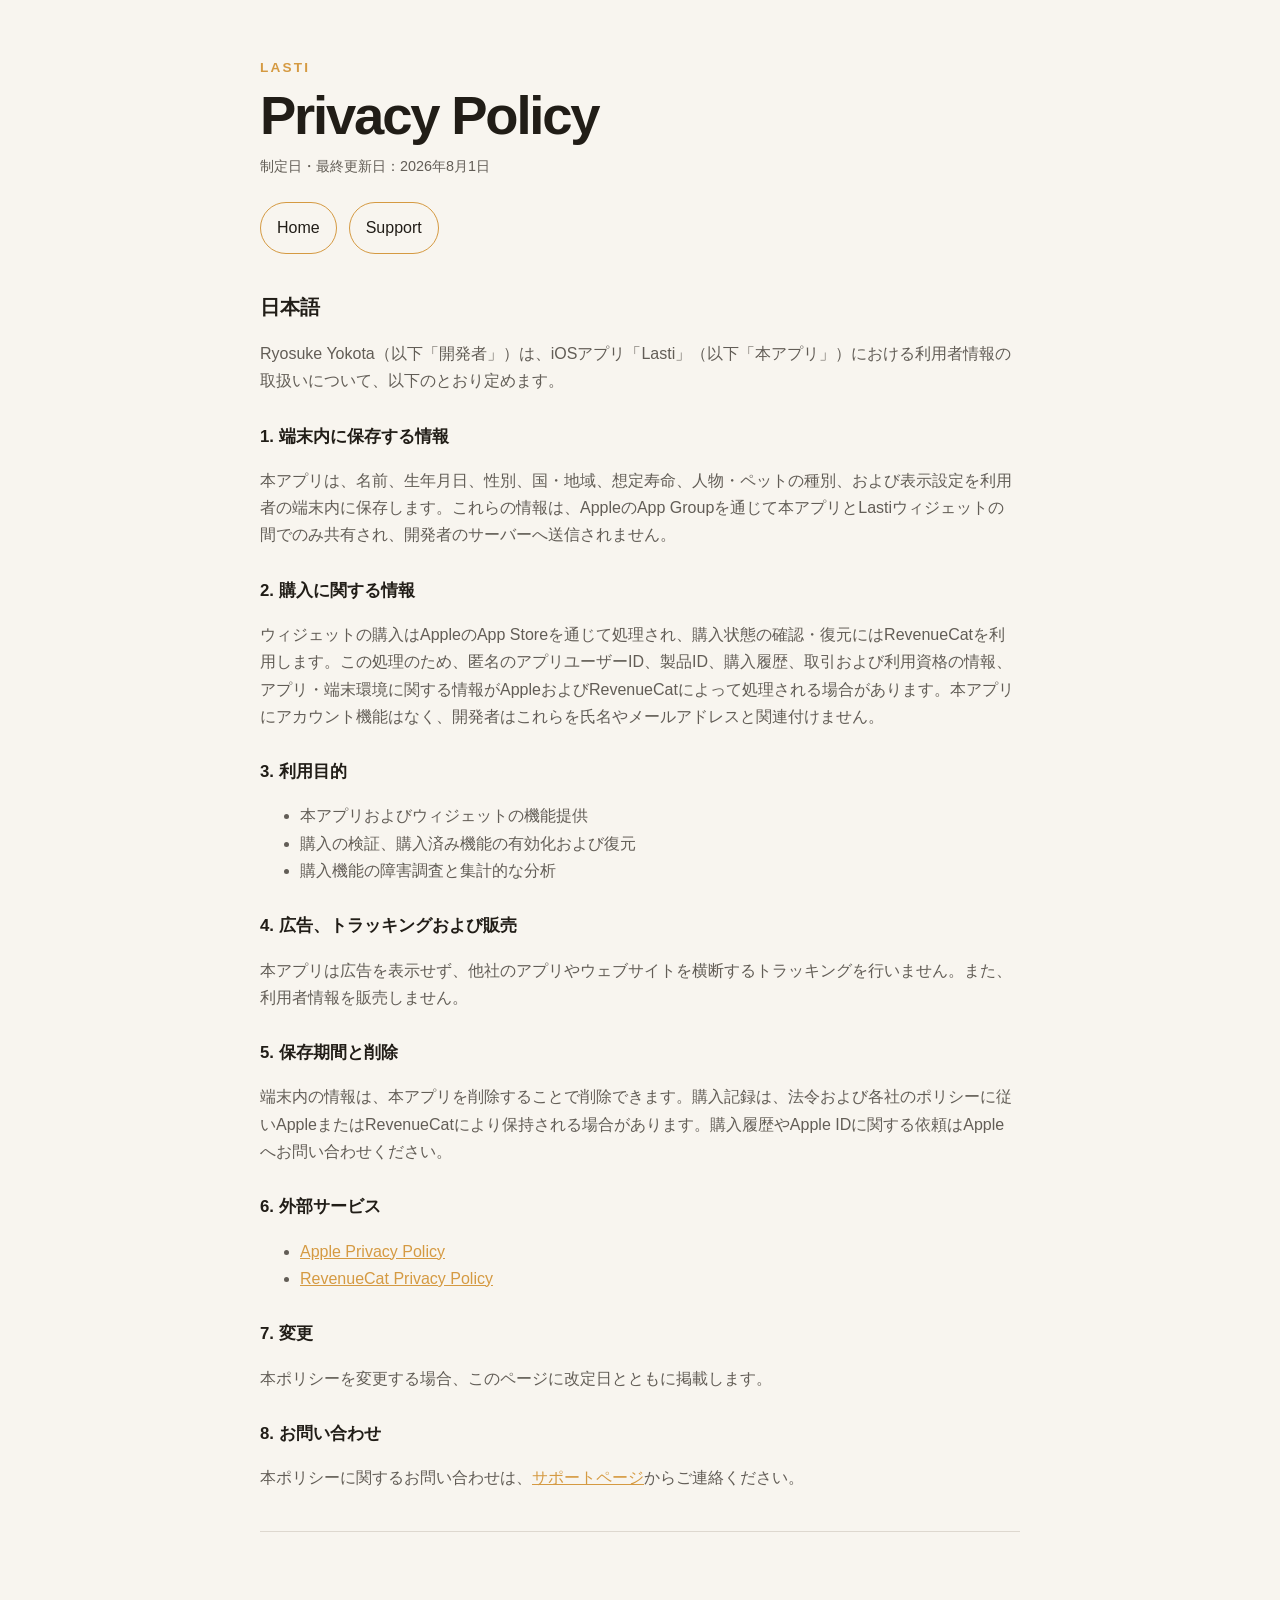
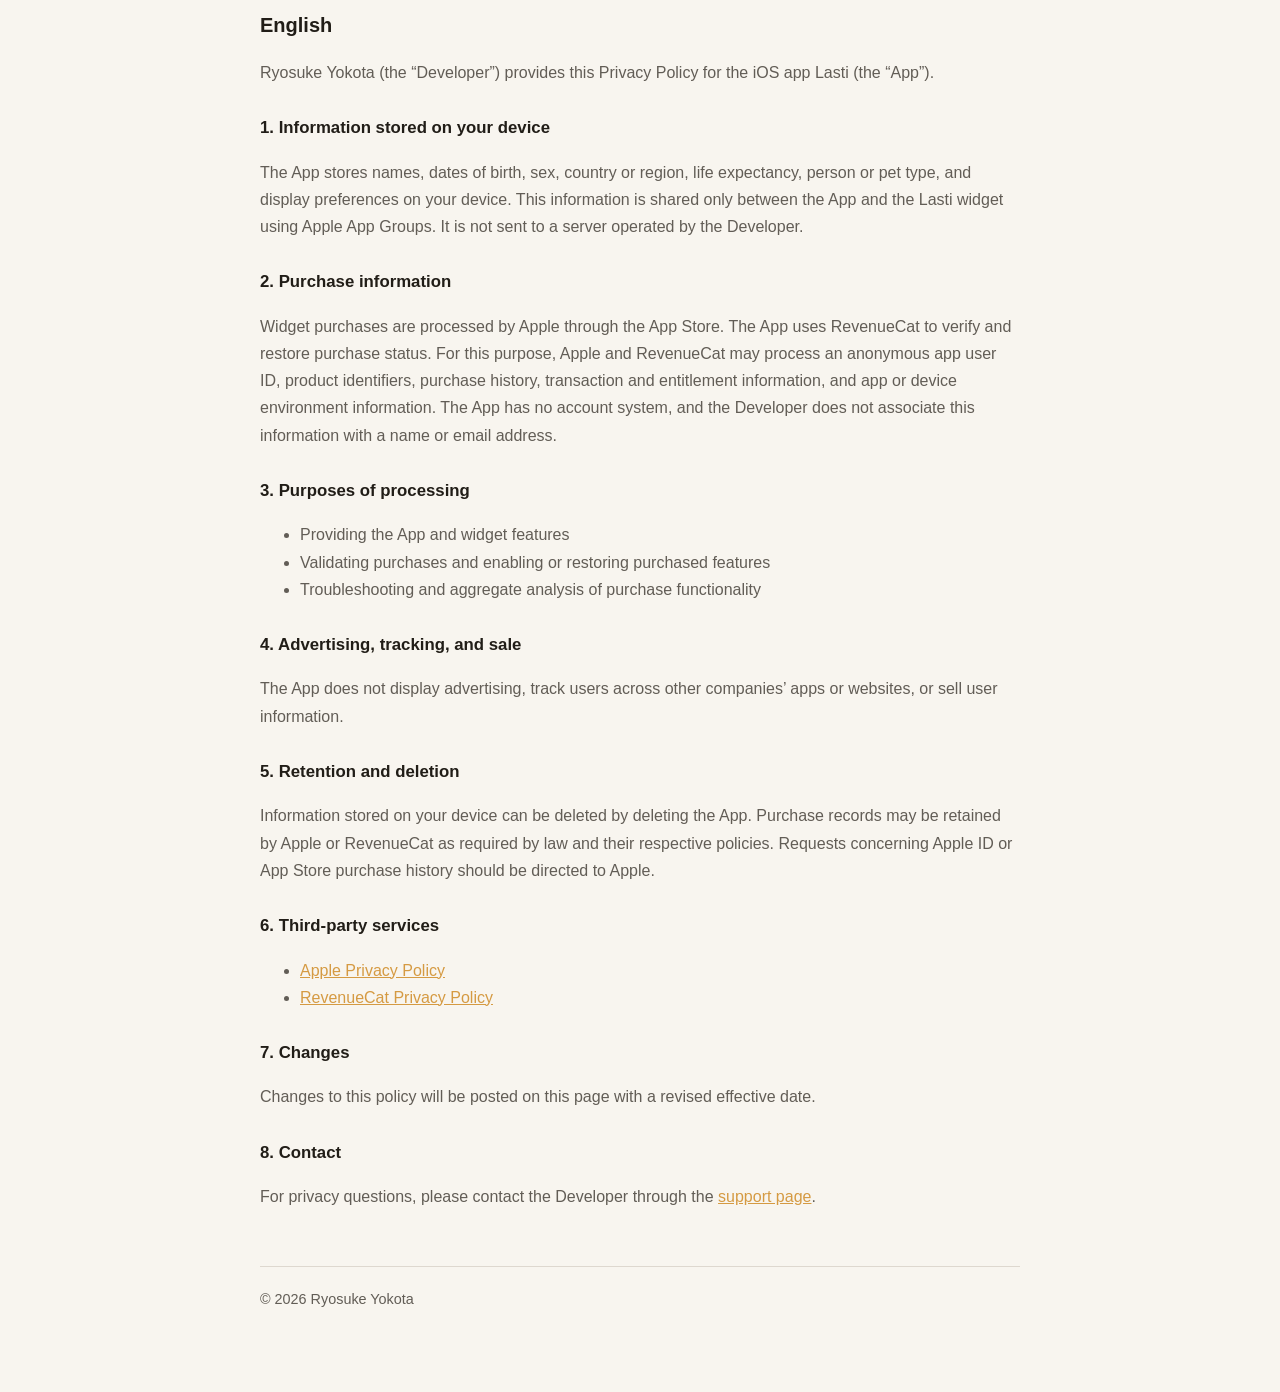
==== privacy/index.html @ 755874eb "Add Lasti privacy and support pages" ====
<!doctype html>
<html lang="ja">
<head>
  <meta charset="utf-8">
  <meta name="viewport" content="width=device-width, initial-scale=1">
  <meta name="description" content="Lasti Privacy Policy / プライバシーポリシー">
  <title>Privacy Policy — Lasti</title>
  <link rel="stylesheet" href="../styles.css">
</head>
<body>
  <main>
    <header>
      <div class="brand">Lasti</div>
      <h1>Privacy Policy</h1>
      <p class="updated">制定日・最終更新日：2026年8月1日</p>
      <nav>
        <a class="button" href="../">Home</a>
        <a class="button" href="../support/">Support</a>
      </nav>
    </header>

    <section lang="ja">
      <h2>日本語</h2>
      <p>Ryosuke Yokota（以下「開発者」）は、iOSアプリ「Lasti」（以下「本アプリ」）における利用者情報の取扱いについて、以下のとおり定めます。</p>

      <h3>1. 端末内に保存する情報</h3>
      <p>本アプリは、名前、生年月日、性別、国・地域、想定寿命、人物・ペットの種別、および表示設定を利用者の端末内に保存します。これらの情報は、AppleのApp Groupを通じて本アプリとLastiウィジェットの間でのみ共有され、開発者のサーバーへ送信されません。</p>

      <h3>2. 購入に関する情報</h3>
      <p>ウィジェットの購入はAppleのApp Storeを通じて処理され、購入状態の確認・復元にはRevenueCatを利用します。この処理のため、匿名のアプリユーザーID、製品ID、購入履歴、取引および利用資格の情報、アプリ・端末環境に関する情報がAppleおよびRevenueCatによって処理される場合があります。本アプリにアカウント機能はなく、開発者はこれらを氏名やメールアドレスと関連付けません。</p>

      <h3>3. 利用目的</h3>
      <ul>
        <li>本アプリおよびウィジェットの機能提供</li>
        <li>購入の検証、購入済み機能の有効化および復元</li>
        <li>購入機能の障害調査と集計的な分析</li>
      </ul>

      <h3>4. 広告、トラッキングおよび販売</h3>
      <p>本アプリは広告を表示せず、他社のアプリやウェブサイトを横断するトラッキングを行いません。また、利用者情報を販売しません。</p>

      <h3>5. 保存期間と削除</h3>
      <p>端末内の情報は、本アプリを削除することで削除できます。購入記録は、法令および各社のポリシーに従いAppleまたはRevenueCatにより保持される場合があります。購入履歴やApple IDに関する依頼はAppleへお問い合わせください。</p>

      <h3>6. 外部サービス</h3>
      <ul>
        <li><a href="https://www.apple.com/legal/privacy/" rel="noopener">Apple Privacy Policy</a></li>
        <li><a href="https://www.revenuecat.com/privacy/" rel="noopener">RevenueCat Privacy Policy</a></li>
      </ul>

      <h3>7. 変更</h3>
      <p>本ポリシーを変更する場合、このページに改定日とともに掲載します。</p>

      <h3>8. お問い合わせ</h3>
      <p>本ポリシーに関するお問い合わせは、<a href="../support/">サポートページ</a>からご連絡ください。</p>
    </section>

    <section class="language" lang="en">
      <h2>English</h2>
      <p>Ryosuke Yokota (the “Developer”) provides this Privacy Policy for the iOS app Lasti (the “App”).</p>

      <h3>1. Information stored on your device</h3>
      <p>The App stores names, dates of birth, sex, country or region, life expectancy, person or pet type, and display preferences on your device. This information is shared only between the App and the Lasti widget using Apple App Groups. It is not sent to a server operated by the Developer.</p>

      <h3>2. Purchase information</h3>
      <p>Widget purchases are processed by Apple through the App Store. The App uses RevenueCat to verify and restore purchase status. For this purpose, Apple and RevenueCat may process an anonymous app user ID, product identifiers, purchase history, transaction and entitlement information, and app or device environment information. The App has no account system, and the Developer does not associate this information with a name or email address.</p>

      <h3>3. Purposes of processing</h3>
      <ul>
        <li>Providing the App and widget features</li>
        <li>Validating purchases and enabling or restoring purchased features</li>
        <li>Troubleshooting and aggregate analysis of purchase functionality</li>
      </ul>

      <h3>4. Advertising, tracking, and sale</h3>
      <p>The App does not display advertising, track users across other companies’ apps or websites, or sell user information.</p>

      <h3>5. Retention and deletion</h3>
      <p>Information stored on your device can be deleted by deleting the App. Purchase records may be retained by Apple or RevenueCat as required by law and their respective policies. Requests concerning Apple ID or App Store purchase history should be directed to Apple.</p>

      <h3>6. Third-party services</h3>
      <ul>
        <li><a href="https://www.apple.com/legal/privacy/" rel="noopener">Apple Privacy Policy</a></li>
        <li><a href="https://www.revenuecat.com/privacy/" rel="noopener">RevenueCat Privacy Policy</a></li>
      </ul>

      <h3>7. Changes</h3>
      <p>Changes to this policy will be posted on this page with a revised effective date.</p>

      <h3>8. Contact</h3>
      <p>For privacy questions, please contact the Developer through the <a href="../support/">support page</a>.</p>
    </section>

    <footer>© 2026 Ryosuke Yokota</footer>
  </main>
</body>
</html>
---- styles.css ----
:root {
  color-scheme: light dark;
  --bg: #0f1012;
  --panel: #181a1f;
  --text: #f6f1e7;
  --muted: #aaa69f;
  --sand: #d59a42;
  --line: #2b2d33;
}

* { box-sizing: border-box; }

body {
  margin: 0;
  background: var(--bg);
  color: var(--text);
  font-family: -apple-system, BlinkMacSystemFont, "Segoe UI", sans-serif;
  line-height: 1.7;
}

main {
  width: min(760px, calc(100% - 32px));
  margin: 0 auto;
  padding: 56px 0 80px;
}

header {
  margin-bottom: 36px;
}

.brand {
  color: var(--sand);
  font-size: 0.85rem;
  font-weight: 700;
  letter-spacing: 0.16em;
  text-transform: uppercase;
}

h1 {
  margin: 8px 0 4px;
  font-size: clamp(2rem, 8vw, 3.4rem);
  line-height: 1.08;
  letter-spacing: -0.04em;
}

h2 {
  margin-top: 36px;
  font-size: 1.25rem;
}

h3 {
  margin: 28px 0 8px;
  font-size: 1.05rem;
}

p, li { color: var(--muted); }

a { color: var(--sand); }

nav {
  display: flex;
  flex-wrap: wrap;
  gap: 12px;
  margin-top: 24px;
}

.button {
  display: inline-block;
  padding: 11px 16px;
  border: 1px solid var(--sand);
  border-radius: 999px;
  color: var(--text);
  text-decoration: none;
}

.button.primary {
  background: var(--sand);
  color: #15120d;
  font-weight: 700;
}

.card {
  padding: 24px;
  border: 1px solid var(--line);
  border-radius: 18px;
  background: var(--panel);
}

.language {
  margin-top: 40px;
  padding-top: 40px;
  border-top: 1px solid var(--line);
}

.updated {
  margin-top: 8px;
  font-size: 0.9rem;
}

footer {
  margin-top: 56px;
  padding-top: 20px;
  border-top: 1px solid var(--line);
  color: var(--muted);
  font-size: 0.9rem;
}

@media (prefers-color-scheme: light) {
  :root {
    --bg: #f8f5ef;
    --panel: #fffdf8;
    --text: #211d17;
    --muted: #625d56;
    --line: #ded8cf;
  }
}
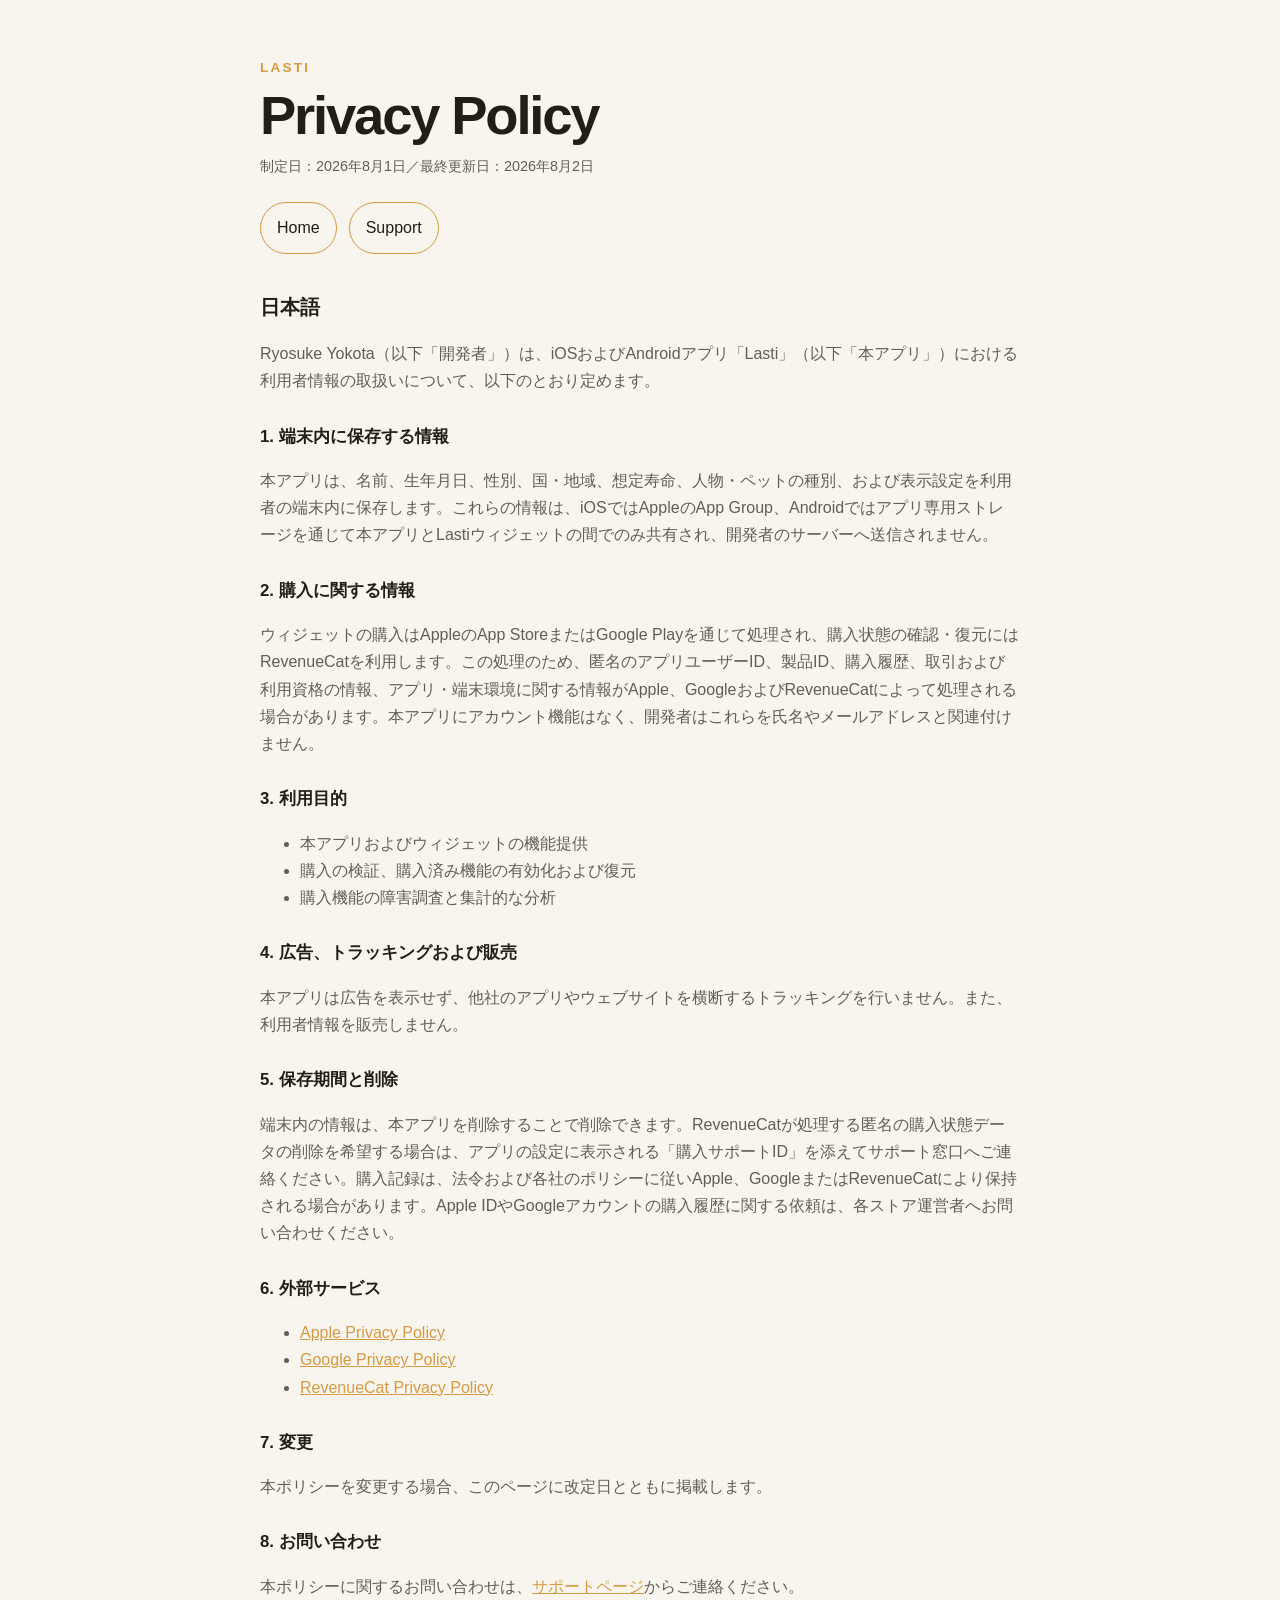
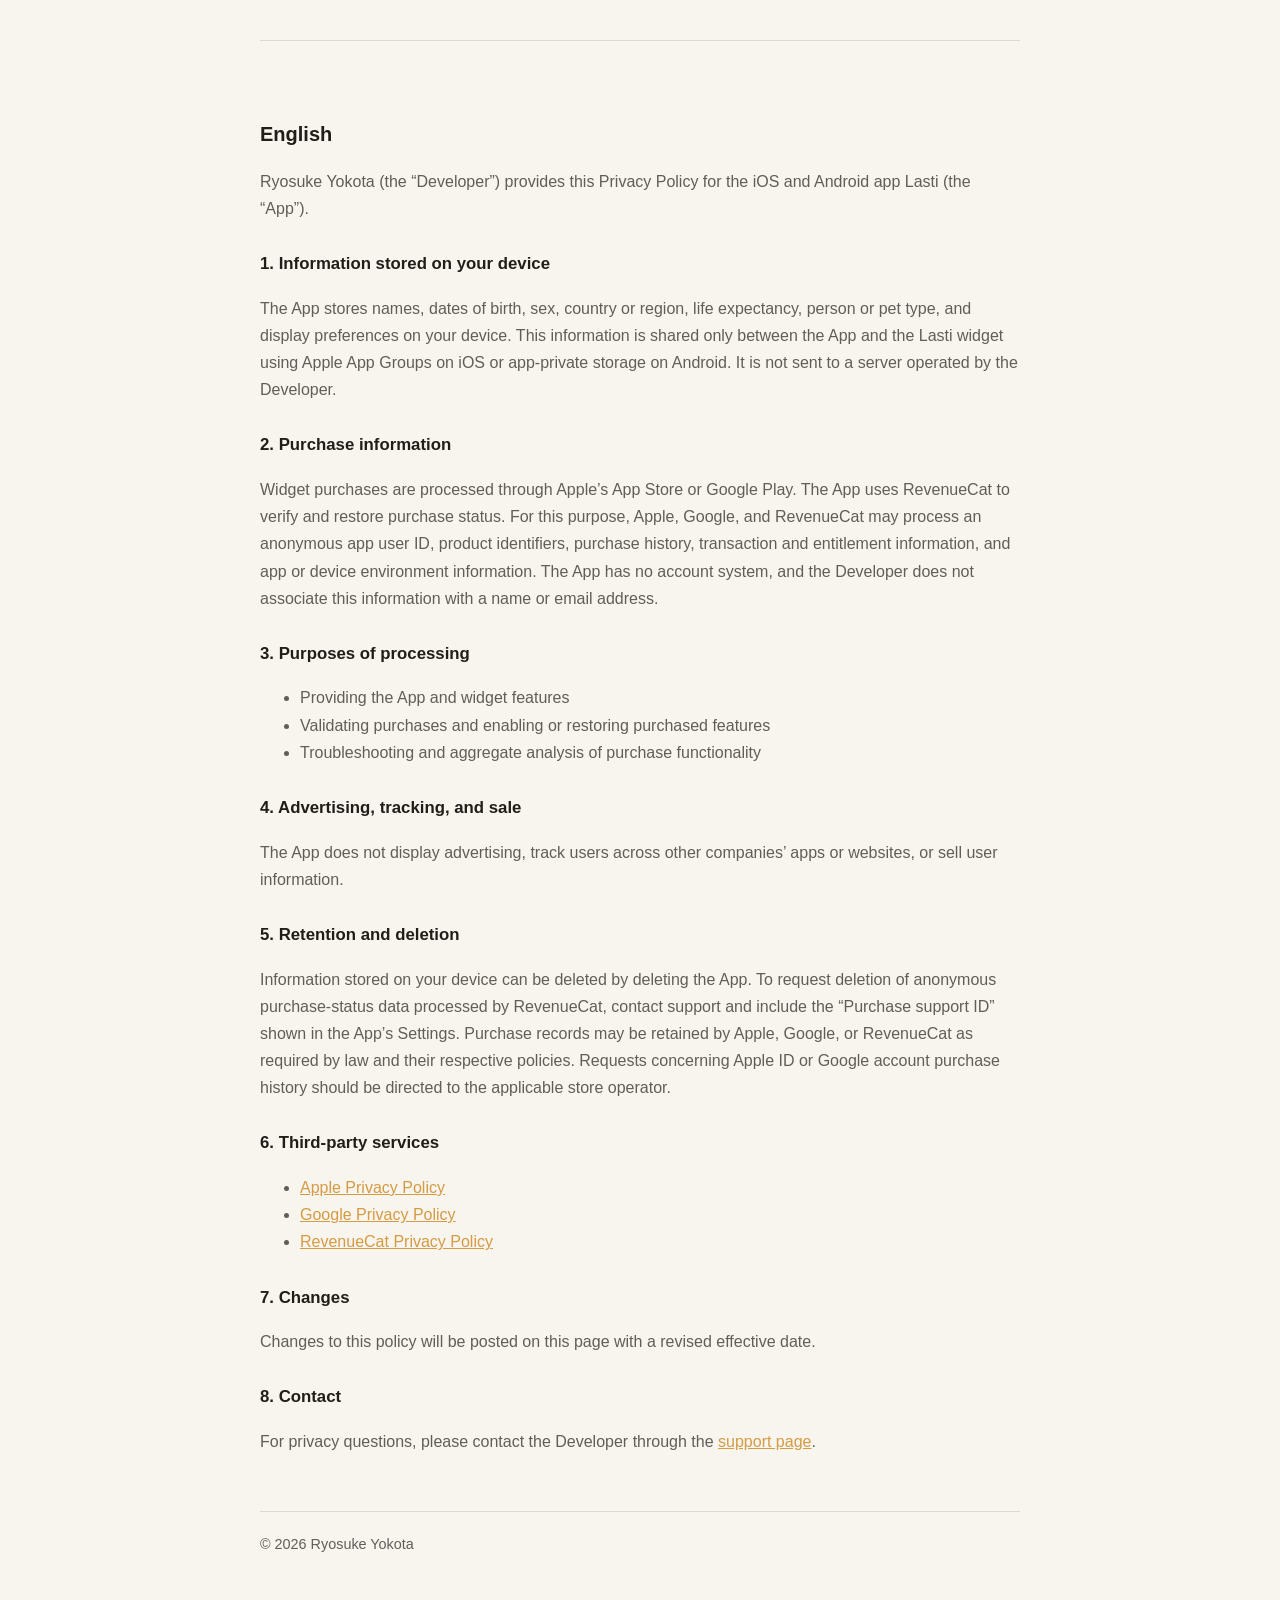
==== commit b7d660e4: "Update privacy policy for Android release" ====
--- a/privacy/index.html
+++ b/privacy/index.html
@@ -12,7 +12,7 @@
     <header>
       <div class="brand">Lasti</div>
       <h1>Privacy Policy</h1>
-      <p class="updated">制定日・最終更新日：2026年8月1日</p>
+      <p class="updated">制定日：2026年8月1日／最終更新日：2026年8月2日</p>
       <nav>
         <a class="button" href="../">Home</a>
         <a class="button" href="../support/">Support</a>
@@ -21,13 +21,13 @@
 
     <section lang="ja">
       <h2>日本語</h2>
-      <p>Ryosuke Yokota（以下「開発者」）は、iOSアプリ「Lasti」（以下「本アプリ」）における利用者情報の取扱いについて、以下のとおり定めます。</p>
+      <p>Ryosuke Yokota（以下「開発者」）は、iOSおよびAndroidアプリ「Lasti」（以下「本アプリ」）における利用者情報の取扱いについて、以下のとおり定めます。</p>
 
       <h3>1. 端末内に保存する情報</h3>
-      <p>本アプリは、名前、生年月日、性別、国・地域、想定寿命、人物・ペットの種別、および表示設定を利用者の端末内に保存します。これらの情報は、AppleのApp Groupを通じて本アプリとLastiウィジェットの間でのみ共有され、開発者のサーバーへ送信されません。</p>
+      <p>本アプリは、名前、生年月日、性別、国・地域、想定寿命、人物・ペットの種別、および表示設定を利用者の端末内に保存します。これらの情報は、iOSではAppleのApp Group、Androidではアプリ専用ストレージを通じて本アプリとLastiウィジェットの間でのみ共有され、開発者のサーバーへ送信されません。</p>
 
       <h3>2. 購入に関する情報</h3>
-      <p>ウィジェットの購入はAppleのApp Storeを通じて処理され、購入状態の確認・復元にはRevenueCatを利用します。この処理のため、匿名のアプリユーザーID、製品ID、購入履歴、取引および利用資格の情報、アプリ・端末環境に関する情報がAppleおよびRevenueCatによって処理される場合があります。本アプリにアカウント機能はなく、開発者はこれらを氏名やメールアドレスと関連付けません。</p>
+      <p>ウィジェットの購入はAppleのApp StoreまたはGoogle Playを通じて処理され、購入状態の確認・復元にはRevenueCatを利用します。この処理のため、匿名のアプリユーザーID、製品ID、購入履歴、取引および利用資格の情報、アプリ・端末環境に関する情報がApple、GoogleおよびRevenueCatによって処理される場合があります。本アプリにアカウント機能はなく、開発者はこれらを氏名やメールアドレスと関連付けません。</p>
 
       <h3>3. 利用目的</h3>
       <ul>
@@ -40,11 +40,12 @@
       <p>本アプリは広告を表示せず、他社のアプリやウェブサイトを横断するトラッキングを行いません。また、利用者情報を販売しません。</p>
 
       <h3>5. 保存期間と削除</h3>
-      <p>端末内の情報は、本アプリを削除することで削除できます。購入記録は、法令および各社のポリシーに従いAppleまたはRevenueCatにより保持される場合があります。購入履歴やApple IDに関する依頼はAppleへお問い合わせください。</p>
+      <p>端末内の情報は、本アプリを削除することで削除できます。RevenueCatが処理する匿名の購入状態データの削除を希望する場合は、アプリの設定に表示される「購入サポートID」を添えてサポート窓口へご連絡ください。購入記録は、法令および各社のポリシーに従いApple、GoogleまたはRevenueCatにより保持される場合があります。Apple IDやGoogleアカウントの購入履歴に関する依頼は、各ストア運営者へお問い合わせください。</p>
 
       <h3>6. 外部サービス</h3>
       <ul>
         <li><a href="https://www.apple.com/legal/privacy/" rel="noopener">Apple Privacy Policy</a></li>
+        <li><a href="https://policies.google.com/privacy" rel="noopener">Google Privacy Policy</a></li>
         <li><a href="https://www.revenuecat.com/privacy/" rel="noopener">RevenueCat Privacy Policy</a></li>
       </ul>
 
@@ -57,13 +58,13 @@
 
     <section class="language" lang="en">
       <h2>English</h2>
-      <p>Ryosuke Yokota (the “Developer”) provides this Privacy Policy for the iOS app Lasti (the “App”).</p>
+      <p>Ryosuke Yokota (the “Developer”) provides this Privacy Policy for the iOS and Android app Lasti (the “App”).</p>
 
       <h3>1. Information stored on your device</h3>
-      <p>The App stores names, dates of birth, sex, country or region, life expectancy, person or pet type, and display preferences on your device. This information is shared only between the App and the Lasti widget using Apple App Groups. It is not sent to a server operated by the Developer.</p>
+      <p>The App stores names, dates of birth, sex, country or region, life expectancy, person or pet type, and display preferences on your device. This information is shared only between the App and the Lasti widget using Apple App Groups on iOS or app-private storage on Android. It is not sent to a server operated by the Developer.</p>
 
       <h3>2. Purchase information</h3>
-      <p>Widget purchases are processed by Apple through the App Store. The App uses RevenueCat to verify and restore purchase status. For this purpose, Apple and RevenueCat may process an anonymous app user ID, product identifiers, purchase history, transaction and entitlement information, and app or device environment information. The App has no account system, and the Developer does not associate this information with a name or email address.</p>
+      <p>Widget purchases are processed through Apple’s App Store or Google Play. The App uses RevenueCat to verify and restore purchase status. For this purpose, Apple, Google, and RevenueCat may process an anonymous app user ID, product identifiers, purchase history, transaction and entitlement information, and app or device environment information. The App has no account system, and the Developer does not associate this information with a name or email address.</p>
 
       <h3>3. Purposes of processing</h3>
       <ul>
@@ -76,11 +77,12 @@
       <p>The App does not display advertising, track users across other companies’ apps or websites, or sell user information.</p>
 
       <h3>5. Retention and deletion</h3>
-      <p>Information stored on your device can be deleted by deleting the App. Purchase records may be retained by Apple or RevenueCat as required by law and their respective policies. Requests concerning Apple ID or App Store purchase history should be directed to Apple.</p>
+      <p>Information stored on your device can be deleted by deleting the App. To request deletion of anonymous purchase-status data processed by RevenueCat, contact support and include the “Purchase support ID” shown in the App’s Settings. Purchase records may be retained by Apple, Google, or RevenueCat as required by law and their respective policies. Requests concerning Apple ID or Google account purchase history should be directed to the applicable store operator.</p>
 
       <h3>6. Third-party services</h3>
       <ul>
         <li><a href="https://www.apple.com/legal/privacy/" rel="noopener">Apple Privacy Policy</a></li>
+        <li><a href="https://policies.google.com/privacy" rel="noopener">Google Privacy Policy</a></li>
         <li><a href="https://www.revenuecat.com/privacy/" rel="noopener">RevenueCat Privacy Policy</a></li>
       </ul>
 
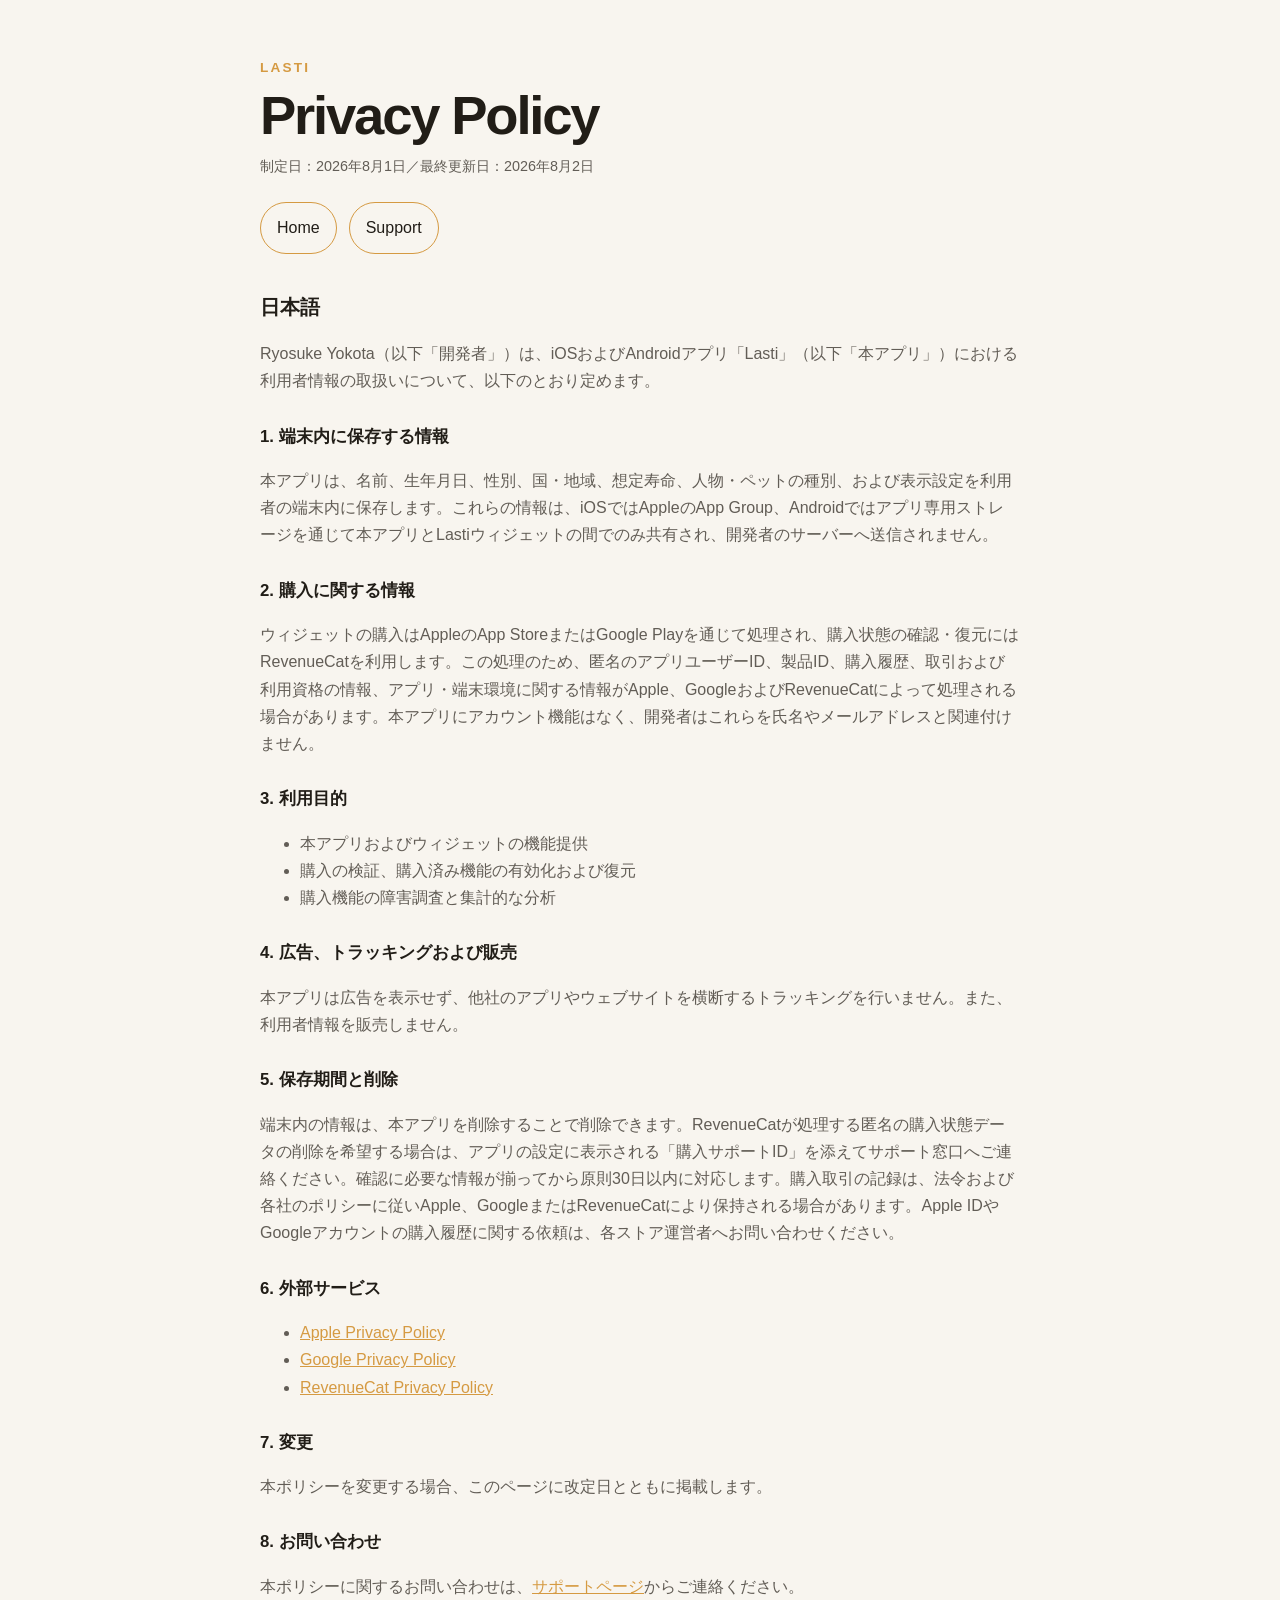
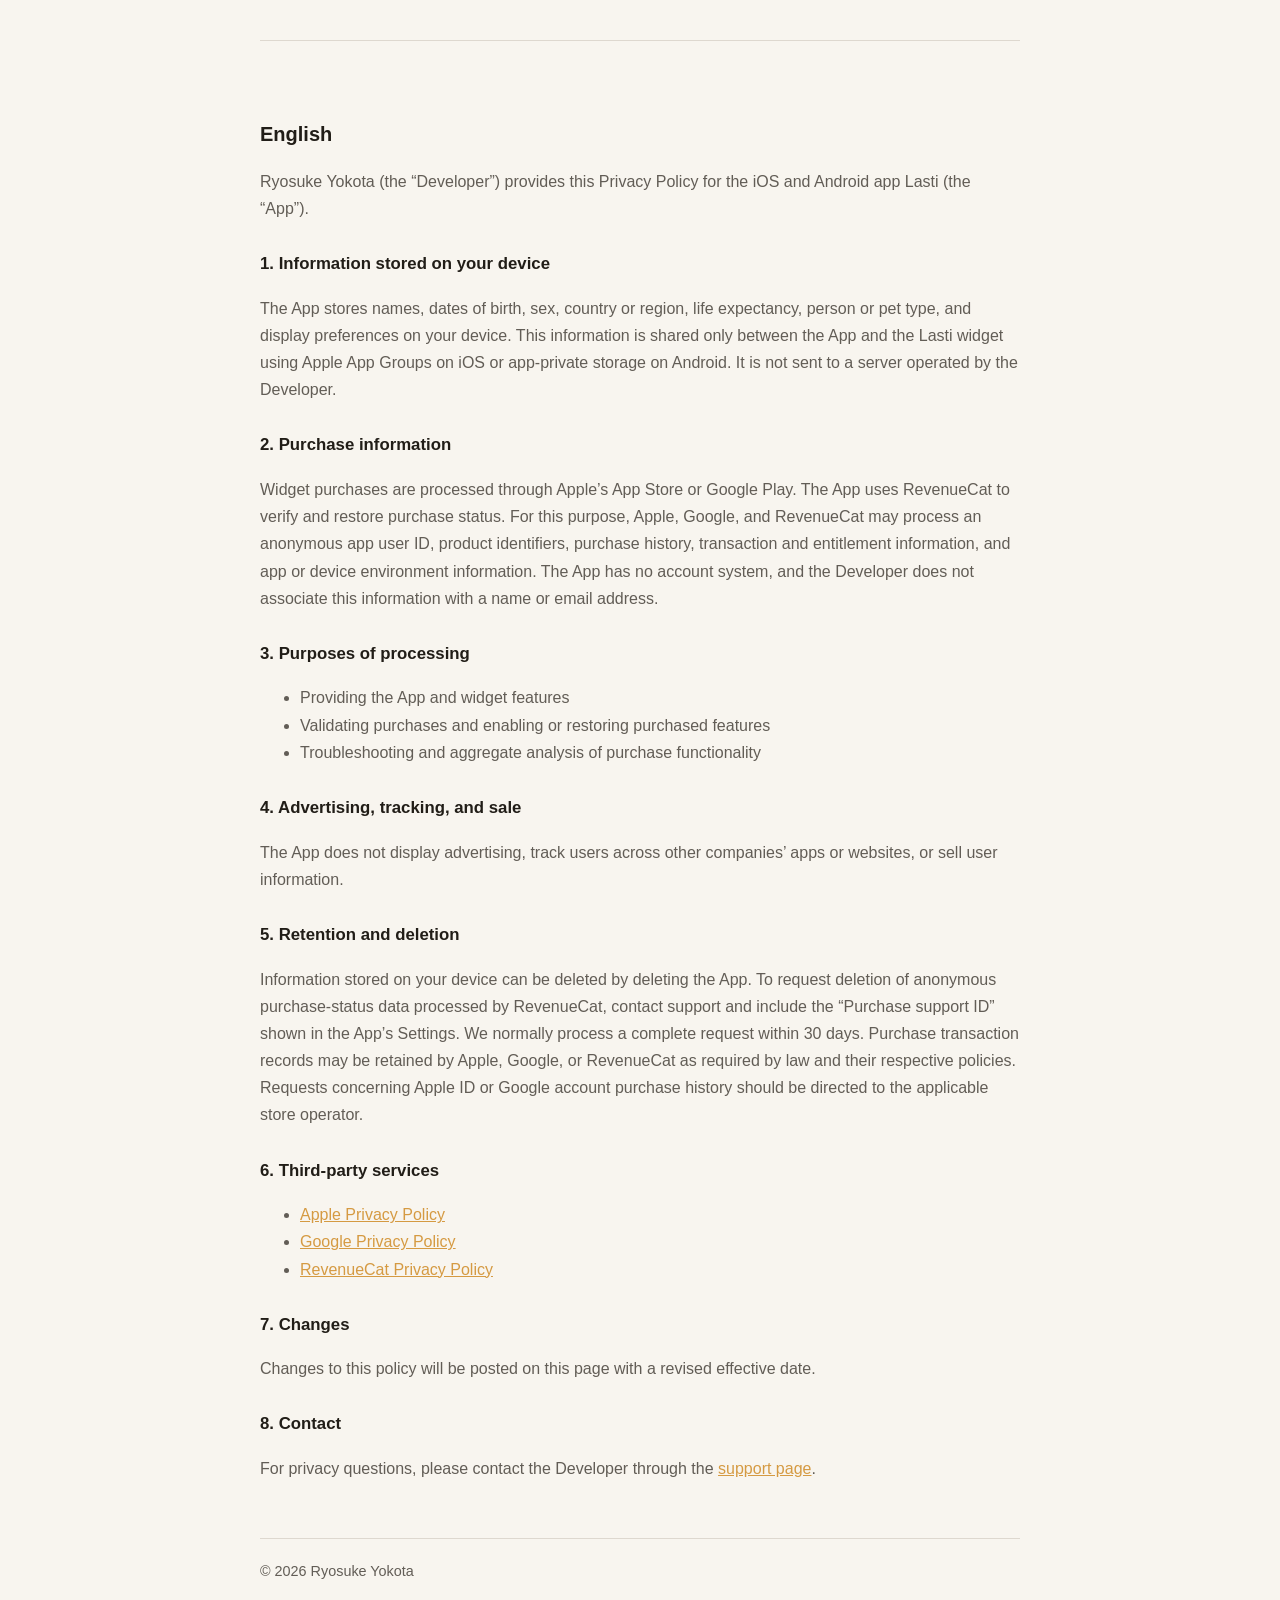
==== commit 87750c8c: "Add purchase data deletion instructions" ====
--- a/privacy/index.html
+++ b/privacy/index.html
@@ -40,7 +40,7 @@
       <p>本アプリは広告を表示せず、他社のアプリやウェブサイトを横断するトラッキングを行いません。また、利用者情報を販売しません。</p>
 
       <h3>5. 保存期間と削除</h3>
-      <p>端末内の情報は、本アプリを削除することで削除できます。RevenueCatが処理する匿名の購入状態データの削除を希望する場合は、アプリの設定に表示される「購入サポートID」を添えてサポート窓口へご連絡ください。購入記録は、法令および各社のポリシーに従いApple、GoogleまたはRevenueCatにより保持される場合があります。Apple IDやGoogleアカウントの購入履歴に関する依頼は、各ストア運営者へお問い合わせください。</p>
+      <p>端末内の情報は、本アプリを削除することで削除できます。RevenueCatが処理する匿名の購入状態データの削除を希望する場合は、アプリの設定に表示される「購入サポートID」を添えてサポート窓口へご連絡ください。確認に必要な情報が揃ってから原則30日以内に対応します。購入取引の記録は、法令および各社のポリシーに従いApple、GoogleまたはRevenueCatにより保持される場合があります。Apple IDやGoogleアカウントの購入履歴に関する依頼は、各ストア運営者へお問い合わせください。</p>
 
       <h3>6. 外部サービス</h3>
       <ul>
@@ -77,7 +77,7 @@
       <p>The App does not display advertising, track users across other companies’ apps or websites, or sell user information.</p>
 
       <h3>5. Retention and deletion</h3>
-      <p>Information stored on your device can be deleted by deleting the App. To request deletion of anonymous purchase-status data processed by RevenueCat, contact support and include the “Purchase support ID” shown in the App’s Settings. Purchase records may be retained by Apple, Google, or RevenueCat as required by law and their respective policies. Requests concerning Apple ID or Google account purchase history should be directed to the applicable store operator.</p>
+      <p>Information stored on your device can be deleted by deleting the App. To request deletion of anonymous purchase-status data processed by RevenueCat, contact support and include the “Purchase support ID” shown in the App’s Settings. We normally process a complete request within 30 days. Purchase transaction records may be retained by Apple, Google, or RevenueCat as required by law and their respective policies. Requests concerning Apple ID or Google account purchase history should be directed to the applicable store operator.</p>
 
       <h3>6. Third-party services</h3>
       <ul>
